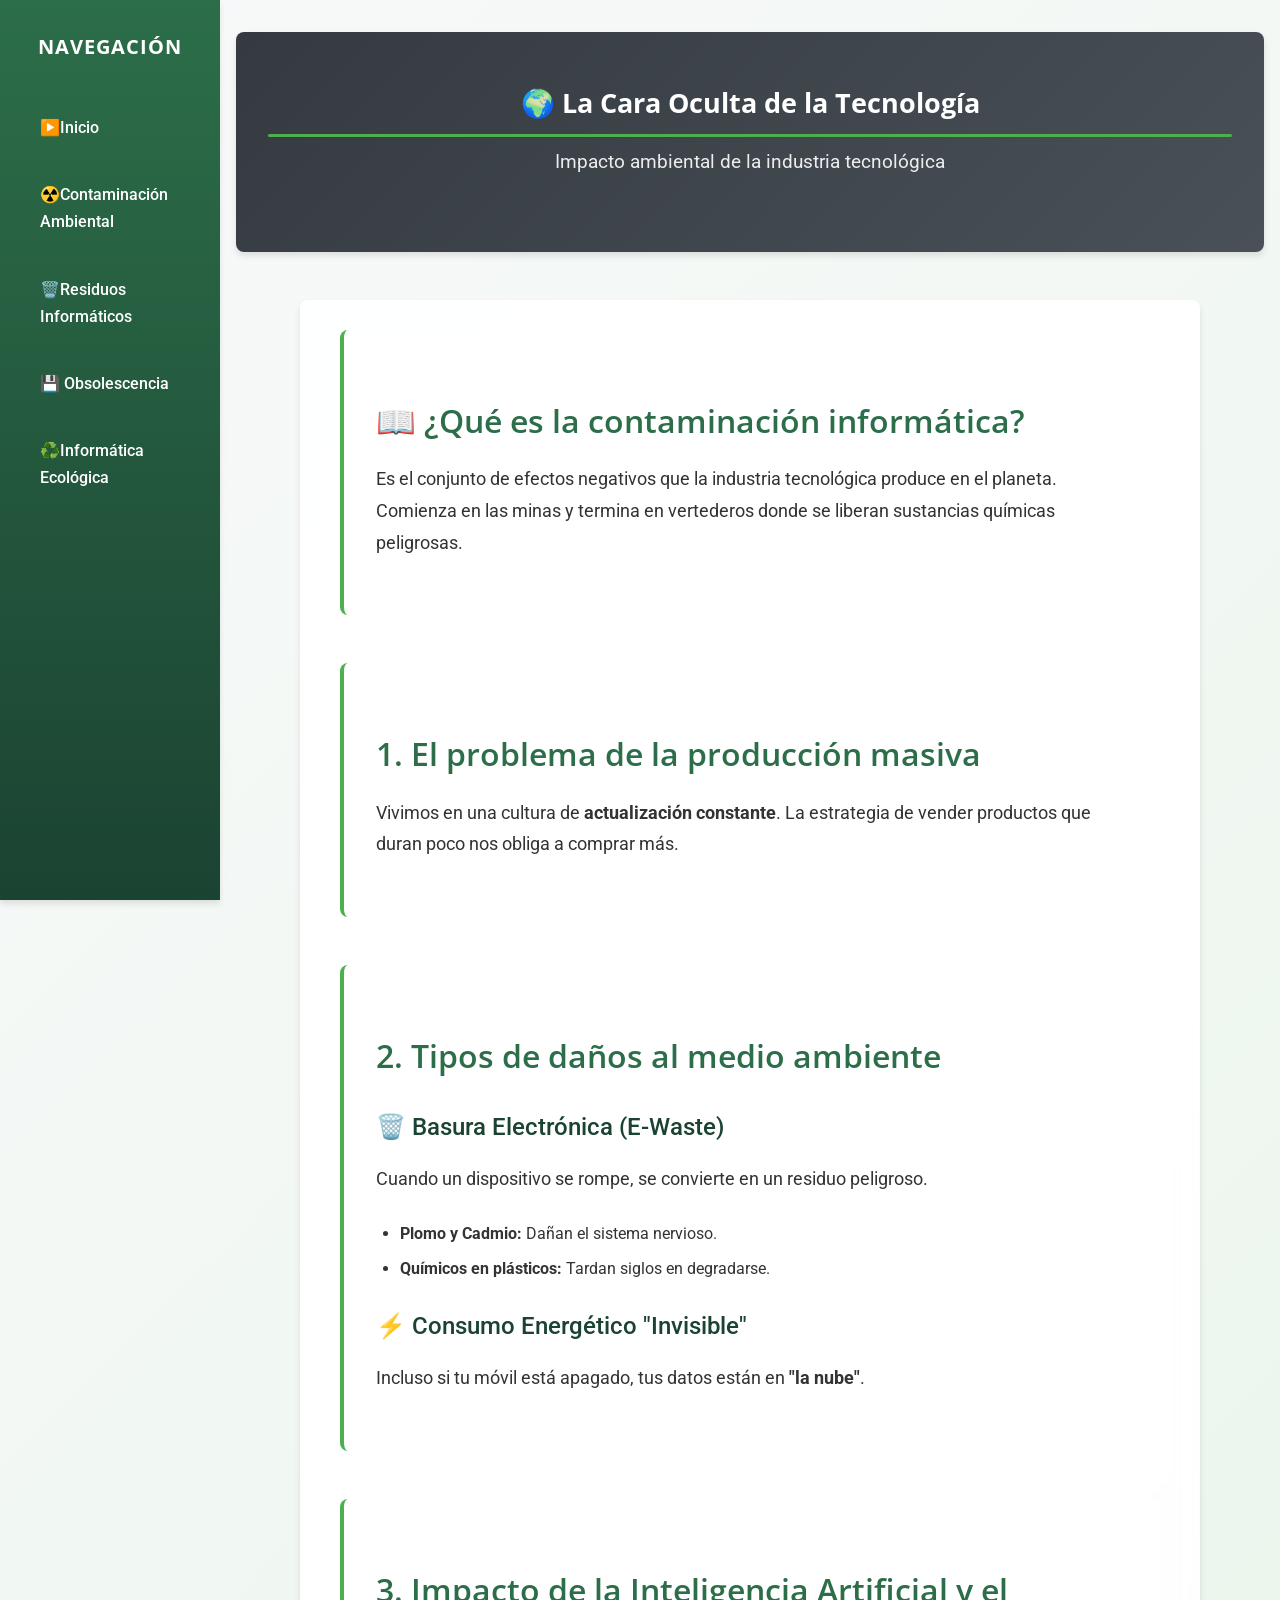
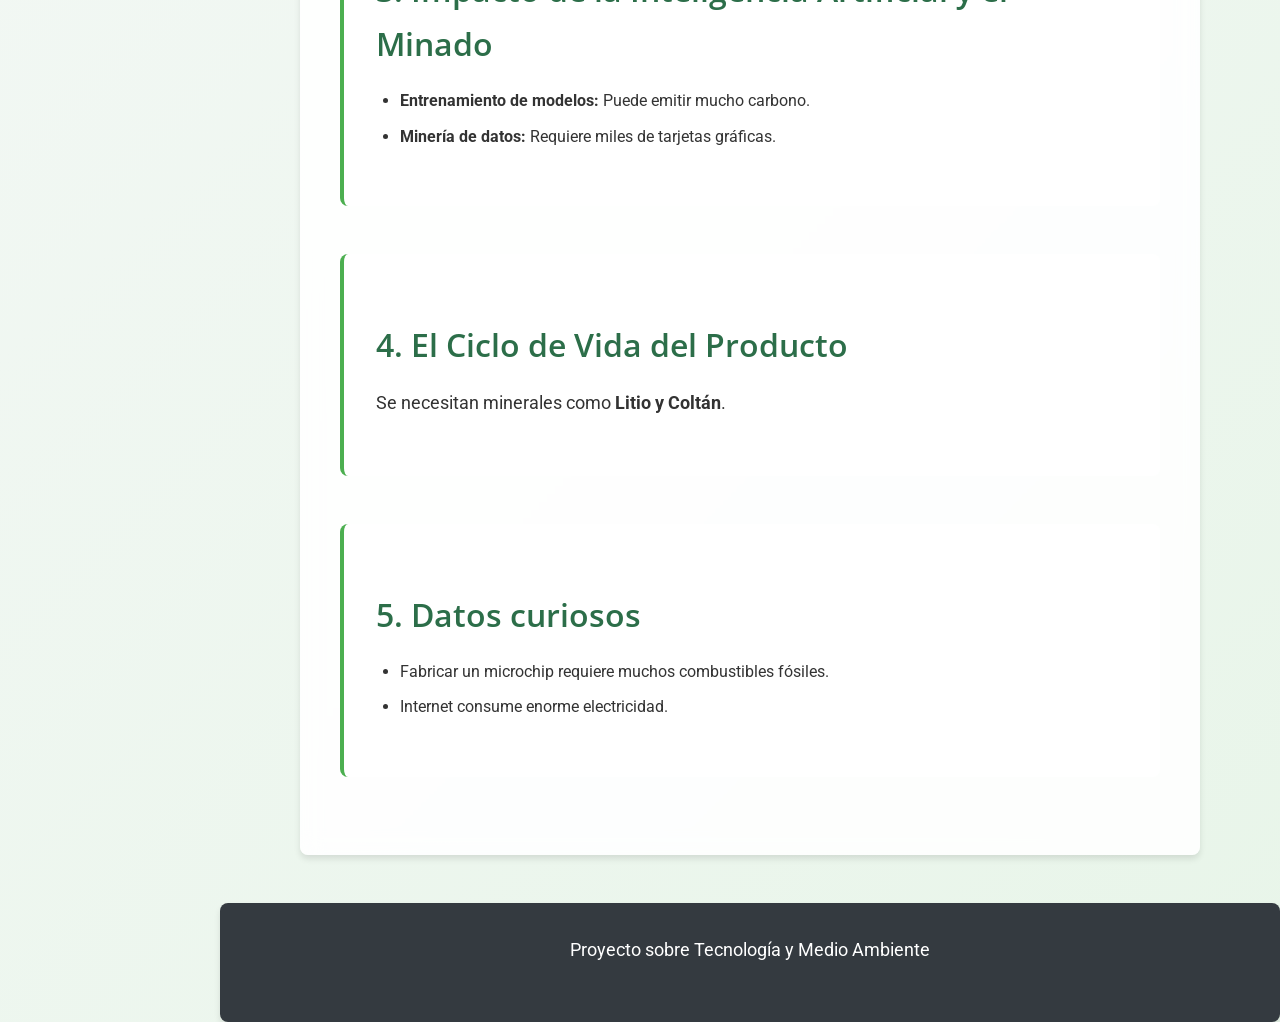
==== contaminacion-ambiental.html @ 6a45fb0f "Update and rename Contaminacion Ambiental.md to contaminacion-ambiental.html" ====
<!DOCTYPE html>
<html lang="es">

<head>
    <meta charset="UTF-8">
    <title>☢️ Contaminación Ambiental</title>
    <link rel="stylesheet" href="styles.css">
</head>

<body>

    <nav>
        <div class="nav-header">Navegación</div>
        <ul>
            <li><a href="index.html">▶️Inicio</a></li>
            <li><a href="contaminacion-ambiental.html">☢️Contaminación Ambiental</a></li>
            <li><a href="residuos-informaticos.html">🗑️Residuos Informáticos</a></li>
            <li><a href="obsolescencia-programada.html">💾 Obsolescencia</a></li>
            <li><a href="informatica-ecologica.html">♻️Informática Ecológica</a></li>
        </ul>
    </nav>

    <header>
        <h1>🌍 La Cara Oculta de la Tecnología</h1>
        <p>Impacto ambiental de la industria tecnológica</p>
    </header>

    <main>

        <section>
            <h2>📖 ¿Qué es la contaminación informática?</h2>
            <p>
                Es el conjunto de efectos negativos que la industria tecnológica produce en el planeta.
                Comienza en las minas y termina en vertederos donde se liberan sustancias químicas peligrosas.
            </p>
        </section>

        <section>
            <h2>1. El problema de la producción masiva</h2>
            <p>
                Vivimos en una cultura de <strong>actualización constante</strong>.
                La estrategia de vender productos que duran poco nos obliga a comprar más.
            </p>
        </section>

        <section>
            <h2>2. Tipos de daños al medio ambiente</h2>

            <h3>🗑️ Basura Electrónica (E-Waste)</h3>

            <p>
                Cuando un dispositivo se rompe, se convierte en un residuo peligroso.
            </p>

            <ul>
                <li><strong>Plomo y Cadmio:</strong> Dañan el sistema nervioso.</li>
                <li><strong>Químicos en plásticos:</strong> Tardan siglos en degradarse.</li>
            </ul>

            <h3>⚡ Consumo Energético "Invisible"</h3>

            <p>
                Incluso si tu móvil está apagado, tus datos están en <strong>"la nube"</strong>.
            </p>
        </section>

        <section>
            <h2>3. Impacto de la Inteligencia Artificial y el Minado</h2>

            <ul>
                <li><strong>Entrenamiento de modelos:</strong> Puede emitir mucho carbono.</li>
                <li><strong>Minería de datos:</strong> Requiere miles de tarjetas gráficas.</li>
            </ul>
        </section>

        <section>
            <h2>4. El Ciclo de Vida del Producto</h2>

            <p>
                Se necesitan minerales como <strong>Litio y Coltán</strong>.
            </p>
        </section>

        <section>
            <h2>5. Datos curiosos</h2>

            <ul>
                <li>Fabricar un microchip requiere muchos combustibles fósiles.</li>
                <li>Internet consume enorme electricidad.</li>
            </ul>
        </section>

    </main>

    <footer>
        <p>Proyecto sobre Tecnología y Medio Ambiente</p>
    </footer>

</body>

</html>
---- styles.css ----
@import url('https://fonts.googleapis.com/css2?family=Roboto:wght@300;400;500;700&family=Open+Sans:wght@300;400;600&display=swap');

:root {
    --primary-color: #2c6e49;
    --secondary-color: #1b4332;
    --accent-color: #4caf50;
    --light-bg: #f8f9fa;
    --dark-bg: #343a40;
    --text-color: #333;
    --light-text: #fff;
    --border-color: #e9ecef;
    --shadow: 0 4px 6px rgba(0, 0, 0, 0.1);
    --transition: all 0.3s ease;
    --border-radius: 8px;
    --nav-width: 220px;
    --font-primary: 'Roboto', sans-serif;
    --font-secondary: 'Open Sans', sans-serif;
}

* {
    margin: 0;
    padding: 0;
    box-sizing: border-box;
}

body {
    font-family: var(--font-primary);
    line-height: 1.7;
    color: var(--text-color);
    background: linear-gradient(135deg, var(--light-bg) 0%, #e8f5e9 100%);
    min-height: 100vh;
    margin-left: var(--nav-width);
    padding: 0;
    overflow-x: hidden;
}

nav {
    position: fixed;
    left: 0;
    top: 0;
    height: 100vh;
    width: var(--nav-width);
    background: linear-gradient(180deg, var(--primary-color) 0%, var(--secondary-color) 100%);
    padding: 30px 0;
    z-index: 1000;
    box-shadow: var(--shadow);
    display: flex;
    flex-direction: column;
    overflow-y: auto;
}

.nav-header {
    color: var(--light-text);
    text-align: center;
    font-size: 20px;
    margin-bottom: 30px;
    font-weight: 700;
    font-family: var(--font-secondary);
    text-transform: uppercase;
    letter-spacing: 1px;
}

nav ul {
    list-style: none;
    display: flex;
    flex-direction: column;
    width: 100%;
    padding: 0 20px;
    margin: 0;
}

nav li {
    margin: 8px 0;
}

nav a {
    display: block;
    color: var(--light-text);
    text-decoration: none;
    font-size: 16px;
    padding: 12px 20px;
    border-radius: var(--border-radius);
    transition: var(--transition);
    position: relative;
    overflow: hidden;
    font-weight: 500;
    text-align: left;
}

nav a::before {
    content: '';
    position: absolute;
    top: 0;
    left: -100%;
    width: 100%;
    height: 100%;
    background: linear-gradient(90deg, transparent, rgba(255,255,255,0.2), transparent);
    transition: left 0.5s;
}

nav a:hover::before {
    left: 100%;
}

nav a:hover {
    background: rgba(255, 255, 255, 0.1);
    transform: translateX(5px);
    box-shadow: 0 4px 8px rgba(0, 0, 0, 0.2);
}

main {
    max-width: 900px;
    margin: 0 auto;
    padding: 30px 40px;
    background: rgba(255, 255, 255, 0.9);
    border-radius: var(--border-radius);
    box-shadow: var(--shadow);
    margin-top: 20px;
    margin-bottom: 20px;
    backdrop-filter: blur(10px);
}

h1 {
    font-size: 1.7rem;
    font-weight: 700;
    color: var(--primary-color);
    margin-bottom: 1rem;
    font-family: var(--font-secondary);
    position: relative;
}

h1::after {
    content: '';
    display: block;
    width: 100%;
    height: 3px;
    background: var(--accent-color);
    margin: 8px 0;
    border-radius: 2px;
}

h2 {
    font-size: 2rem;
    font-weight: 600;
    color: var(--primary-color);
    margin: 2rem 0 1rem 0;
    font-family: var(--font-secondary);
}

h3 {
    font-size: 1.5rem;
    font-weight: 500;
    color: var(--secondary-color);
    margin: 1.5rem 0 1rem 0;
}

p {
    margin-bottom: 1.5rem;
    font-size: 1.1rem;
    line-height: 1.8;
}

a {
    color: var(--primary-color);
    text-decoration: none;
    transition: var(--transition);
    font-weight: 500;
}

a:hover {
    color: var(--accent-color);
    text-decoration: underline;
}

header {
    background: linear-gradient(135deg, var(--dark-bg) 0%, #495057 100%);
    color: var(--light-text);
    text-align: center;
    padding: 3rem 2rem;
    margin: 2rem 1rem 3rem 1rem;
    border-radius: var(--border-radius);
    box-shadow: var(--shadow);
}

header h1 {
    margin-bottom: 0.5rem;
    color: var(--light-text);
}

header h1::after {
    background: var(--accent-color);
}

header p {
    font-size: 1.2rem;
    opacity: 0.9;
}

footer {
    background: var(--dark-bg);
    color: var(--light-text);
    text-align: center;
    padding: 2rem 1rem;
    margin-top: 3rem;
    border-radius: var(--border-radius);
    box-shadow: var(--shadow);
}

section {
    margin-bottom: 3rem;
    padding: 2rem;
    background: rgba(255, 255, 255, 0.8);
    border-radius: var(--border-radius);
    border-left: 4px solid var(--accent-color);
    transition: var(--transition);
}

section:hover {
    box-shadow: 0 8px 16px rgba(0, 0, 0, 0.1);
    transform: translateY(-2px);
}

.resumen {
    background: linear-gradient(135deg, #e8f5e9 0%, #f1f8e9 100%);
    border-left: 5px solid var(--accent-color);
    padding: 1.5rem;
    border-radius: var(--border-radius);
    margin: 1.5rem 0;
    box-shadow: var(--shadow);
}

.indice {
    background: var(--light-bg);
    padding: 1.5rem;
    border-radius: var(--border-radius);
    border: 1px solid var(--border-color);
    margin: 1rem 0;
}

.tipo {
    font-weight: 700;
    color: var(--primary-color);
    background: rgba(76, 175, 80, 0.1);
    padding: 0.2rem 0.5rem;
    border-radius: 4px;
}

ul, ol {
    margin-left: 1.5rem;
    margin-bottom: 1.5rem;
}

li {
    margin-bottom: 0.5rem;
}

img {
    max-width: 100%;
    height: auto;
    border-radius: var(--border-radius);
    box-shadow: var(--shadow);
    transition: var(--transition);
    margin: 1rem 0;
}

img:hover {
    transform: scale(1.02);
}

.index-body {
    text-align: center;
    padding: 60px 20px;
}

.index-body h1 {
    margin-bottom: 2rem;
    font-size: 3rem;
}

.index-body main {
    max-width: 800px;
    padding: 60px 40px;
}

@media (max-width: 768px) {
    body {
        margin-left: 0;
    }

    nav {
        width: 100%;
        height: auto;
        position: relative;
        padding: 20px 0;
        flex-direction: row;
        justify-content: center;
    }

    .nav-header {
        margin-bottom: 10px;
        font-size: 16px;
    }

    nav ul {
        display: flex;
        flex-wrap: wrap;
        justify-content: center;
        padding: 0;
    }

    nav li {
        margin: 5px;
    }

    nav a {
        width: auto;
        min-width: 120px;
        font-size: 14px;
        padding: 8px 12px;
    }

    main {
        padding: 20px 15px;
        margin: 10px;
    }

    h1 {
        font-size: 2rem;
    }

    h2 {
        font-size: 1.5rem;
    }

    .index-body h1 {
        font-size: 2.5rem;
    }
}

@media (max-width: 480px) {
    nav a {
        font-size: 12px;
        padding: 6px 10px;
        min-width: 100px;
    }

    main {
        padding: 15px 10px;
    }

    h1 {
        font-size: 1.8rem;
    }

    h2 {
        font-size: 1.3rem;
    }

    h3 {
        font-size: 1.2rem;
    }
}

@keyframes fadeIn {
    from { opacity: 0; transform: translateY(20px); }
    to { opacity: 1; transform: translateY(0); }
}

section, header, footer {
    animation: fadeIn 0.6s ease-out;
}

@media (prefers-reduced-motion: reduce) {
    *, *::before, *::after {
        animation-duration: 0.01ms !important;
        animation-iteration-count: 1 !important;
        transition-duration: 0.01ms !important;
    }
}

@media print {
    nav {
        display: none;
    }

    body {
        margin-left: 0;
    }

    main {
        box-shadow: none;
        background: white;
    }
}

::-webkit-scrollbar {
    width: 12px;
}

::-webkit-scrollbar-track {
    background: rgba(255, 255, 255, 0.1);
    border-radius: 10px;
}

::-webkit-scrollbar-thumb {
    background: linear-gradient(180deg, var(--primary-color), var(--secondary-color));
    border-radius: 10px;
    border: 2px solid rgba(255, 255, 255, 0.2);
}

::-webkit-scrollbar-thumb:hover {
    background: linear-gradient(180deg, var(--secondary-color), var(--primary-color));
}

::-webkit-scrollbar-corner {
    background: transparent;
}
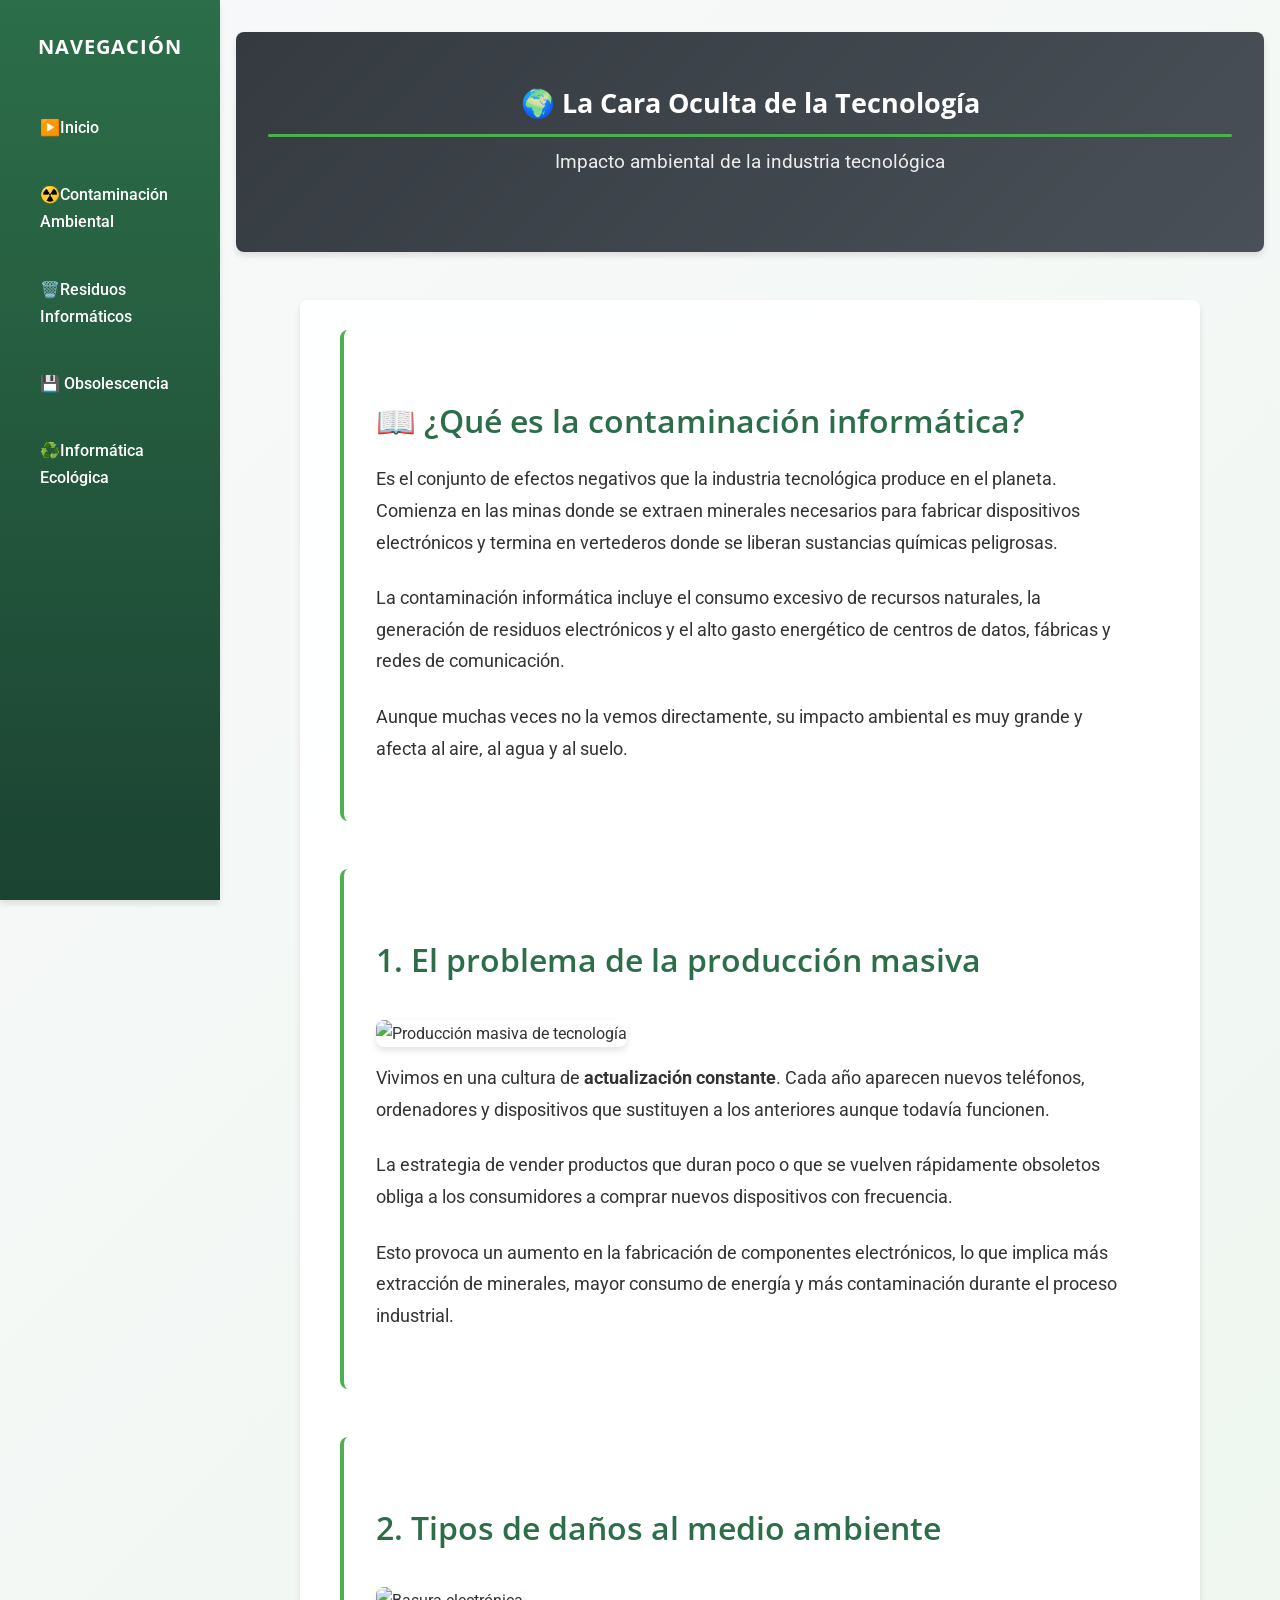
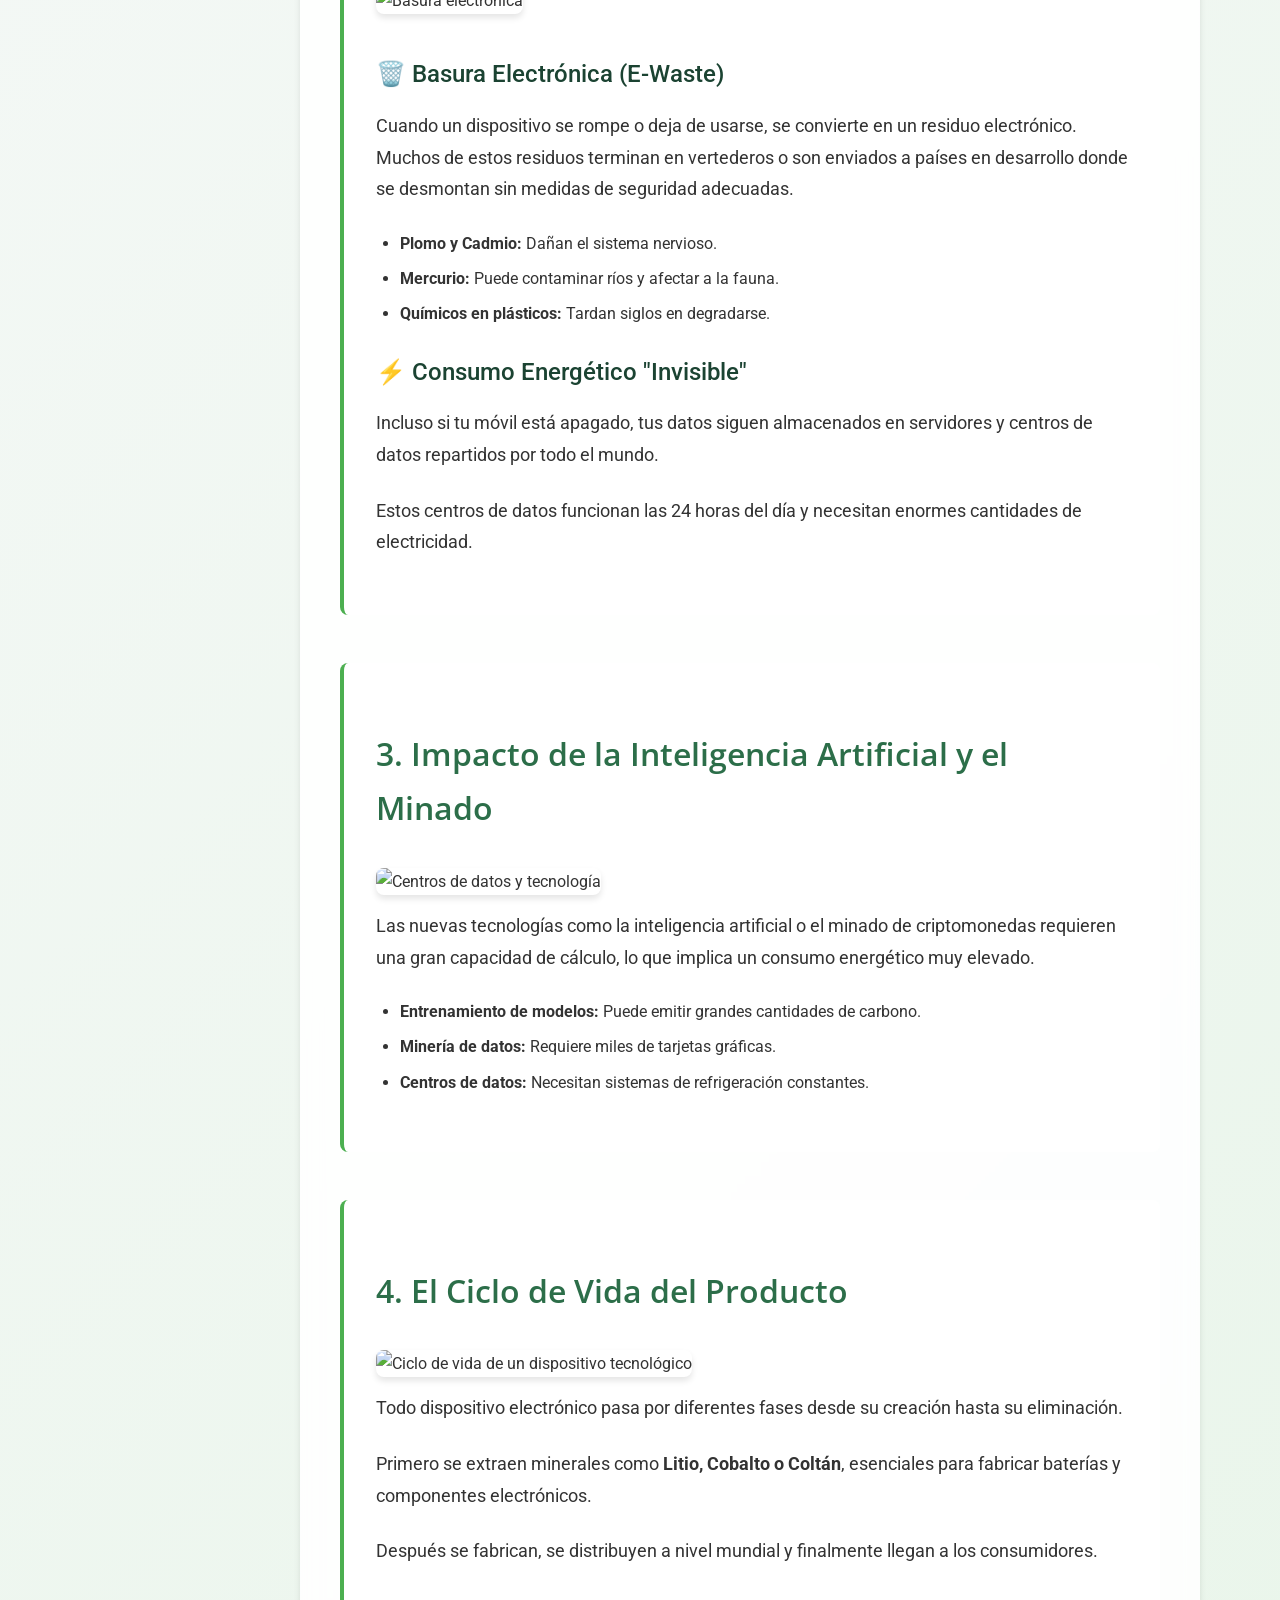
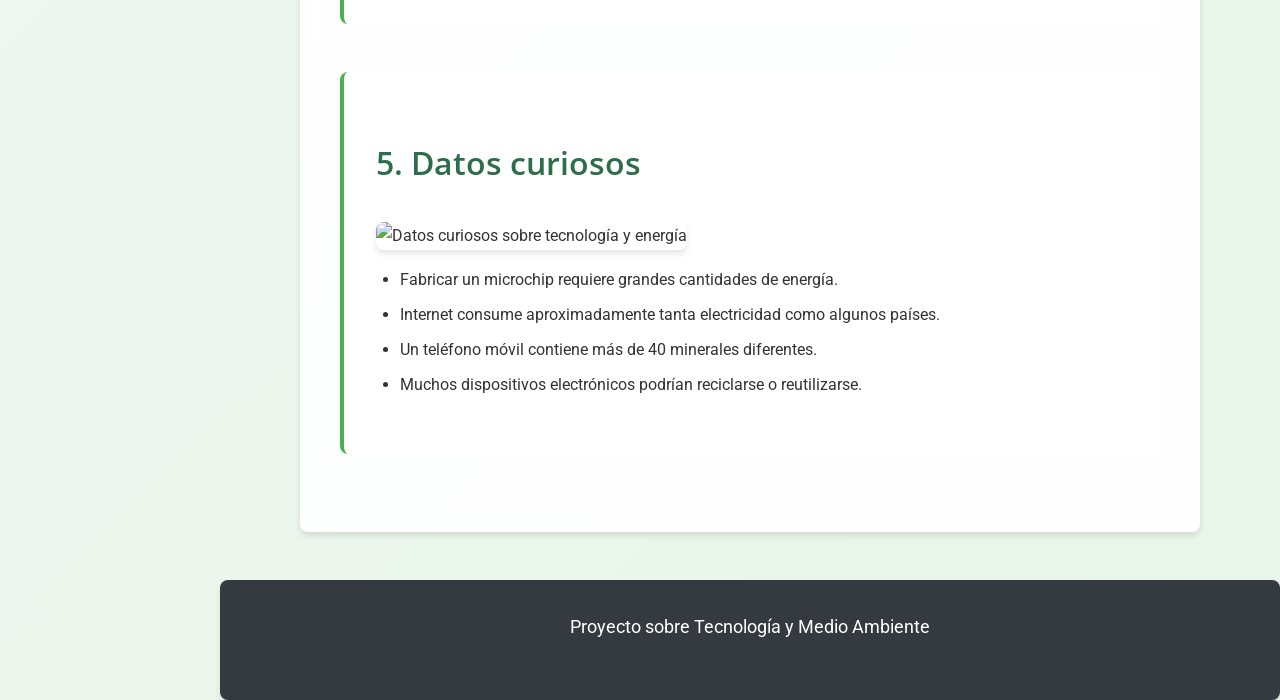
==== commit 8406026d: "Update contaminacion-ambiental.html" ====
--- a/contaminacion-ambiental.html
+++ b/contaminacion-ambiental.html
@@ -29,64 +29,131 @@
 
         <section>
             <h2>📖 ¿Qué es la contaminación informática?</h2>
+
             <p>
                 Es el conjunto de efectos negativos que la industria tecnológica produce en el planeta.
-                Comienza en las minas y termina en vertederos donde se liberan sustancias químicas peligrosas.
+                Comienza en las minas donde se extraen minerales necesarios para fabricar dispositivos
+                electrónicos y termina en vertederos donde se liberan sustancias químicas peligrosas.
+            </p>
+
+            <p>
+                La contaminación informática incluye el consumo excesivo de recursos naturales,
+                la generación de residuos electrónicos y el alto gasto energético de
+                centros de datos, fábricas y redes de comunicación.
+            </p>
+
+            <p>
+                Aunque muchas veces no la vemos directamente, su impacto ambiental es
+                muy grande y afecta al aire, al agua y al suelo.
             </p>
         </section>
 
         <section>
             <h2>1. El problema de la producción masiva</h2>
+
+            <img src="imagen1.jpg" alt="Producción masiva de tecnología" class="imagen-seccion">
+
             <p>
                 Vivimos en una cultura de <strong>actualización constante</strong>.
-                La estrategia de vender productos que duran poco nos obliga a comprar más.
+                Cada año aparecen nuevos teléfonos, ordenadores y dispositivos que
+                sustituyen a los anteriores aunque todavía funcionen.
+            </p>
+
+            <p>
+                La estrategia de vender productos que duran poco o que se vuelven
+                rápidamente obsoletos obliga a los consumidores a comprar nuevos
+                dispositivos con frecuencia.
+            </p>
+
+            <p>
+                Esto provoca un aumento en la fabricación de componentes electrónicos,
+                lo que implica más extracción de minerales, mayor consumo de energía
+                y más contaminación durante el proceso industrial.
             </p>
         </section>
 
         <section>
             <h2>2. Tipos de daños al medio ambiente</h2>
 
+            <img src="imagen2.jpg" alt="Basura electrónica" class="imagen-seccion">
+
             <h3>🗑️ Basura Electrónica (E-Waste)</h3>
 
             <p>
-                Cuando un dispositivo se rompe, se convierte en un residuo peligroso.
+                Cuando un dispositivo se rompe o deja de usarse, se convierte en un
+                residuo electrónico. Muchos de estos residuos terminan en vertederos
+                o son enviados a países en desarrollo donde se desmontan sin medidas
+                de seguridad adecuadas.
             </p>
 
             <ul>
                 <li><strong>Plomo y Cadmio:</strong> Dañan el sistema nervioso.</li>
+                <li><strong>Mercurio:</strong> Puede contaminar ríos y afectar a la fauna.</li>
                 <li><strong>Químicos en plásticos:</strong> Tardan siglos en degradarse.</li>
             </ul>
 
             <h3>⚡ Consumo Energético "Invisible"</h3>
 
             <p>
-                Incluso si tu móvil está apagado, tus datos están en <strong>"la nube"</strong>.
+                Incluso si tu móvil está apagado, tus datos siguen almacenados
+                en servidores y centros de datos repartidos por todo el mundo.
+            </p>
+
+            <p>
+                Estos centros de datos funcionan las 24 horas del día y
+                necesitan enormes cantidades de electricidad.
             </p>
         </section>
 
         <section>
             <h2>3. Impacto de la Inteligencia Artificial y el Minado</h2>
 
+            <img src="imagen3.jpg" alt="Centros de datos y tecnología" class="imagen-seccion">
+
+            <p>
+                Las nuevas tecnologías como la inteligencia artificial o el
+                minado de criptomonedas requieren una gran capacidad de cálculo,
+                lo que implica un consumo energético muy elevado.
+            </p>
+
             <ul>
-                <li><strong>Entrenamiento de modelos:</strong> Puede emitir mucho carbono.</li>
+                <li><strong>Entrenamiento de modelos:</strong> Puede emitir grandes cantidades de carbono.</li>
                 <li><strong>Minería de datos:</strong> Requiere miles de tarjetas gráficas.</li>
+                <li><strong>Centros de datos:</strong> Necesitan sistemas de refrigeración constantes.</li>
             </ul>
         </section>
 
         <section>
             <h2>4. El Ciclo de Vida del Producto</h2>
 
+            <img src="imagen4.jpg" alt="Ciclo de vida de un dispositivo tecnológico" class="imagen-seccion">
+
             <p>
-                Se necesitan minerales como <strong>Litio y Coltán</strong>.
+                Todo dispositivo electrónico pasa por diferentes fases desde
+                su creación hasta su eliminación.
+            </p>
+
+            <p>
+                Primero se extraen minerales como <strong>Litio, Cobalto o Coltán</strong>,
+                esenciales para fabricar baterías y componentes electrónicos.
+            </p>
+
+            <p>
+                Después se fabrican, se distribuyen a nivel mundial y finalmente
+                llegan a los consumidores.
             </p>
         </section>
 
         <section>
             <h2>5. Datos curiosos</h2>
 
+            <img src="imagen5.jpg" alt="Datos curiosos sobre tecnología y energía" class="imagen-seccion">
+
             <ul>
-                <li>Fabricar un microchip requiere muchos combustibles fósiles.</li>
-                <li>Internet consume enorme electricidad.</li>
+                <li>Fabricar un microchip requiere grandes cantidades de energía.</li>
+                <li>Internet consume aproximadamente tanta electricidad como algunos países.</li>
+                <li>Un teléfono móvil contiene más de 40 minerales diferentes.</li>
+                <li>Muchos dispositivos electrónicos podrían reciclarse o reutilizarse.</li>
             </ul>
         </section>
 
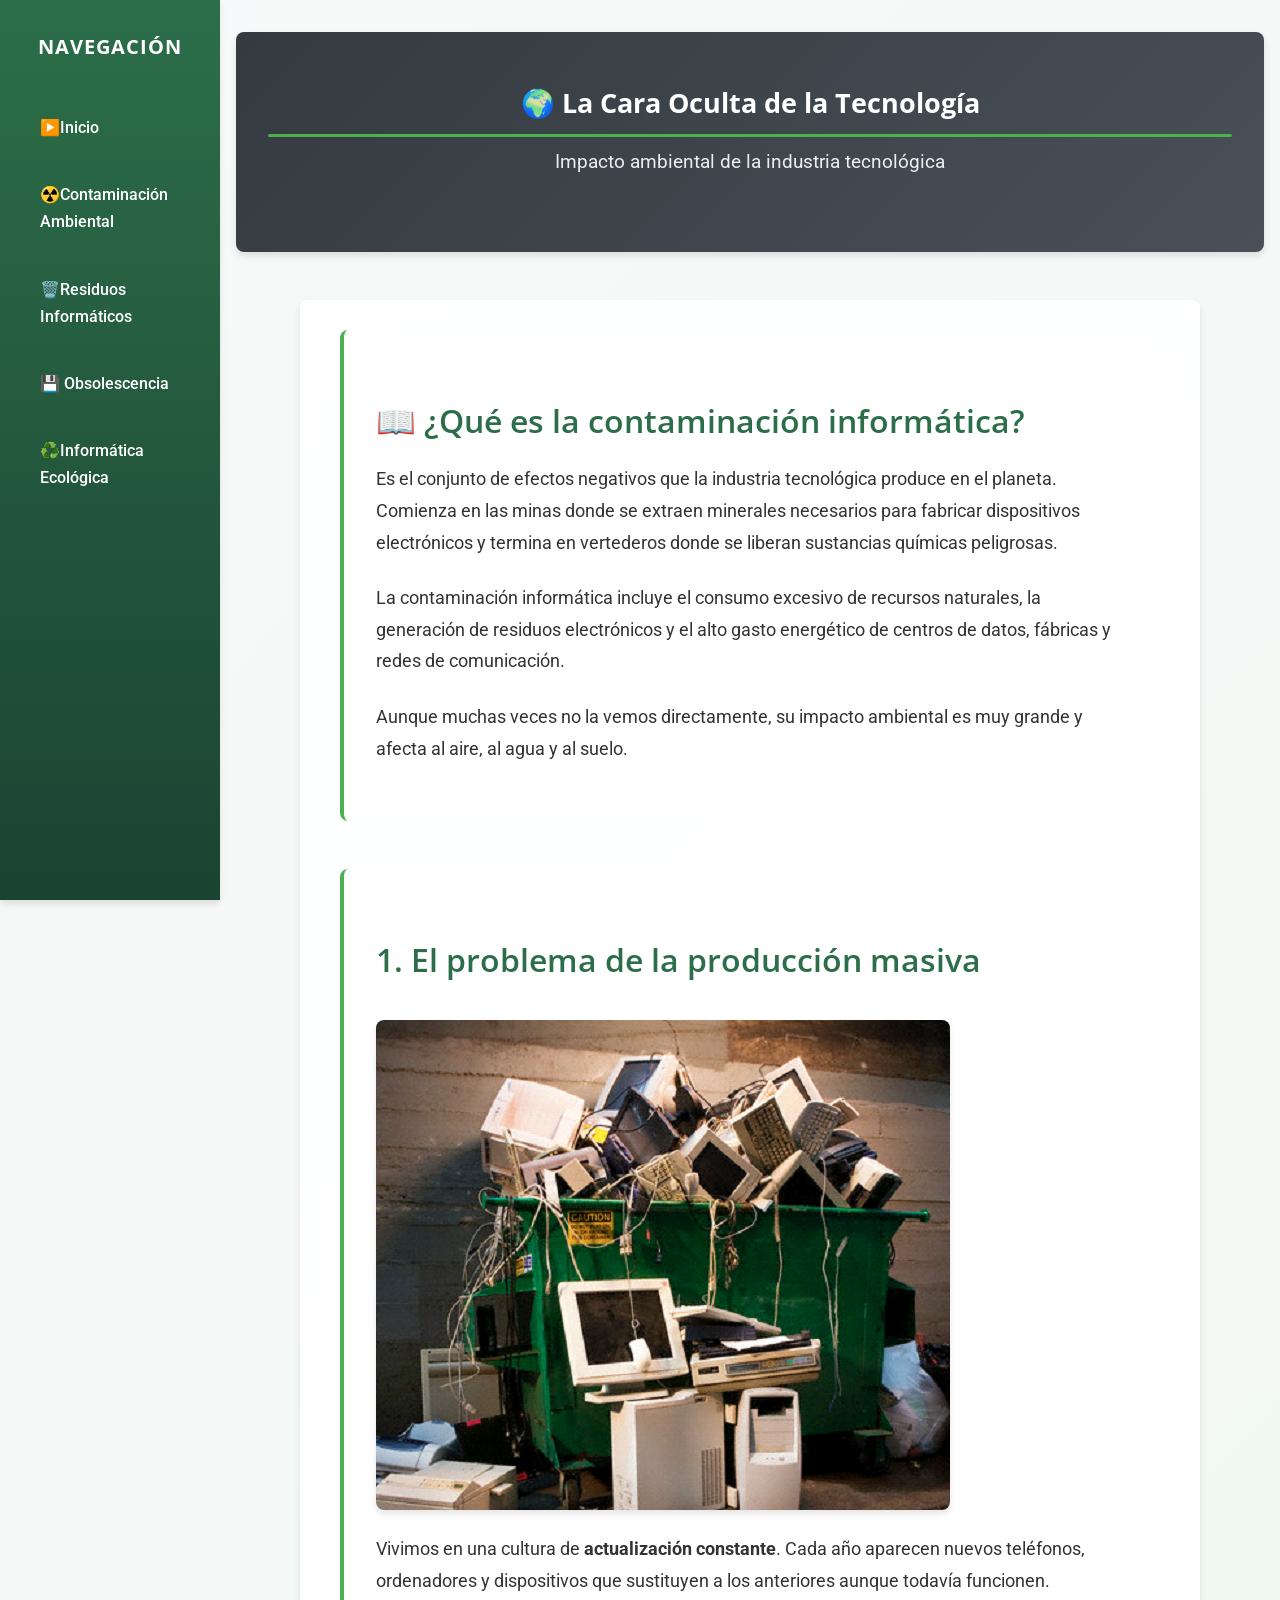
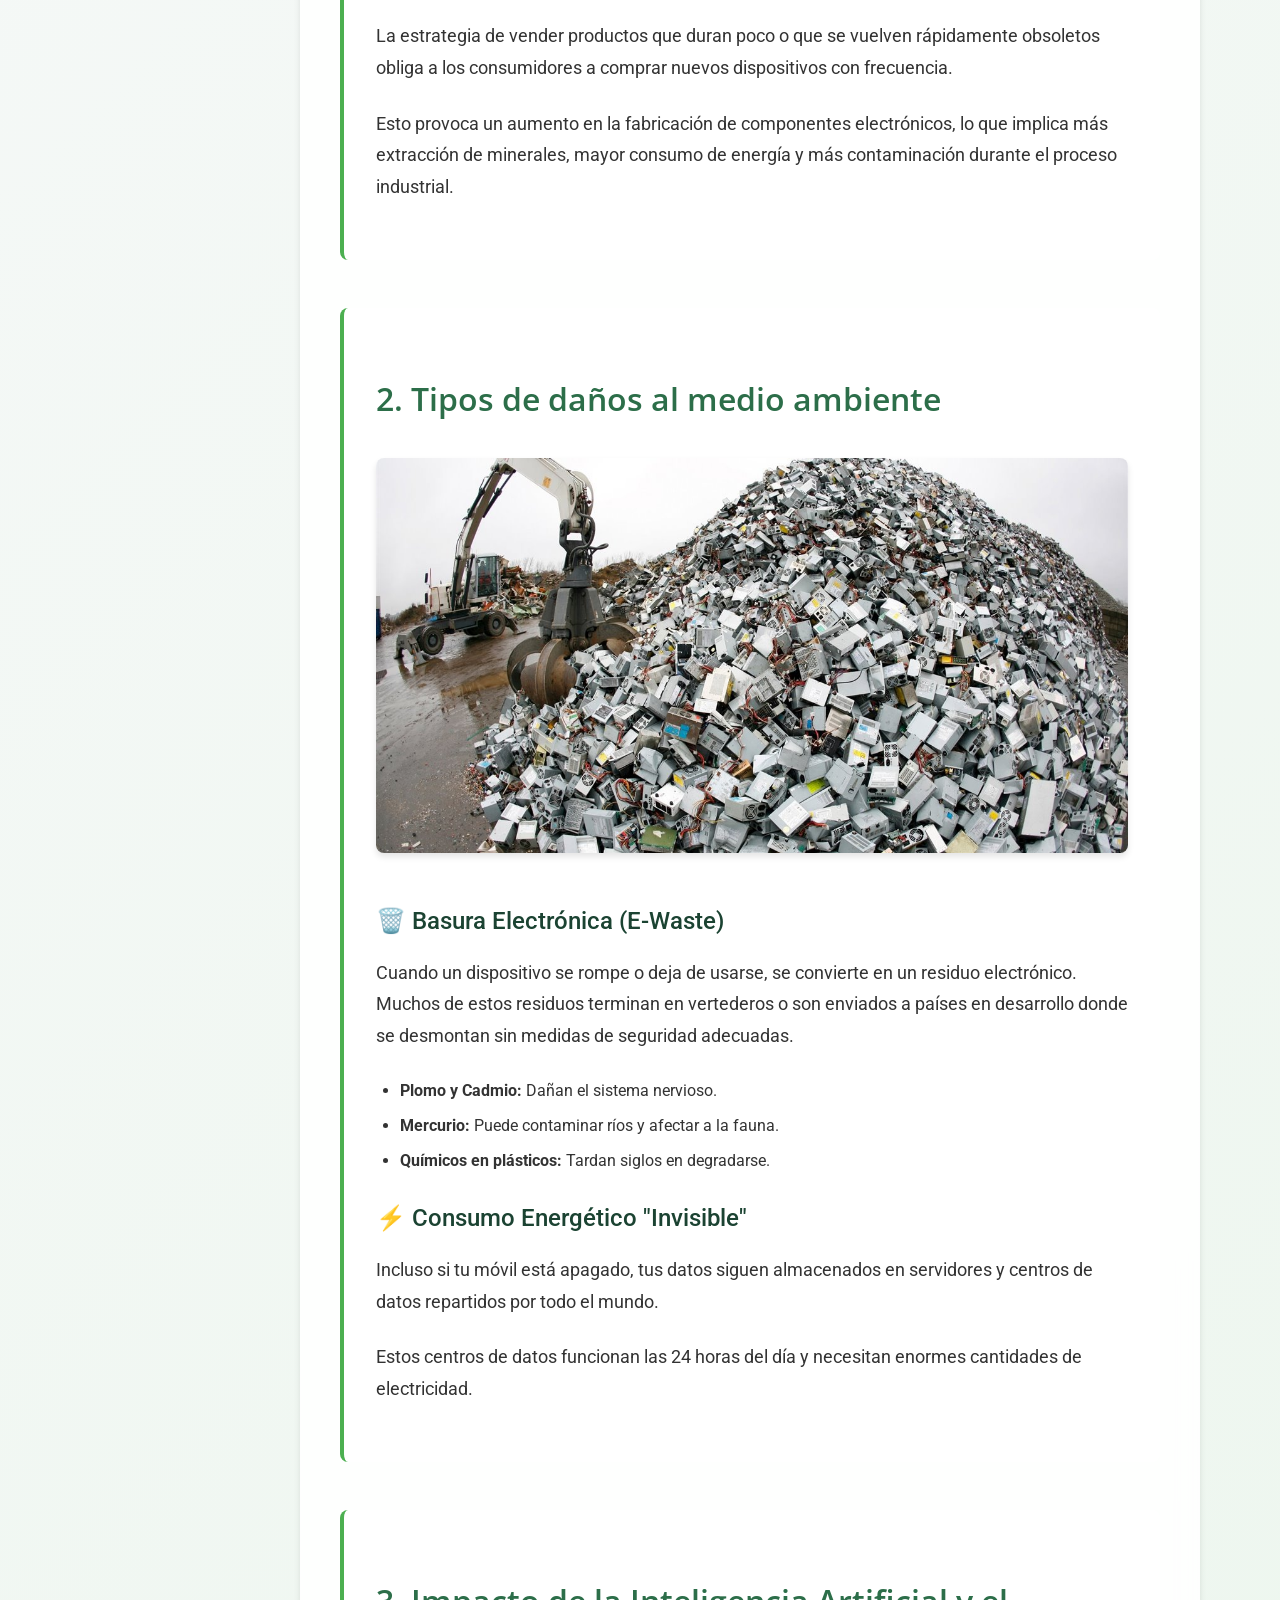
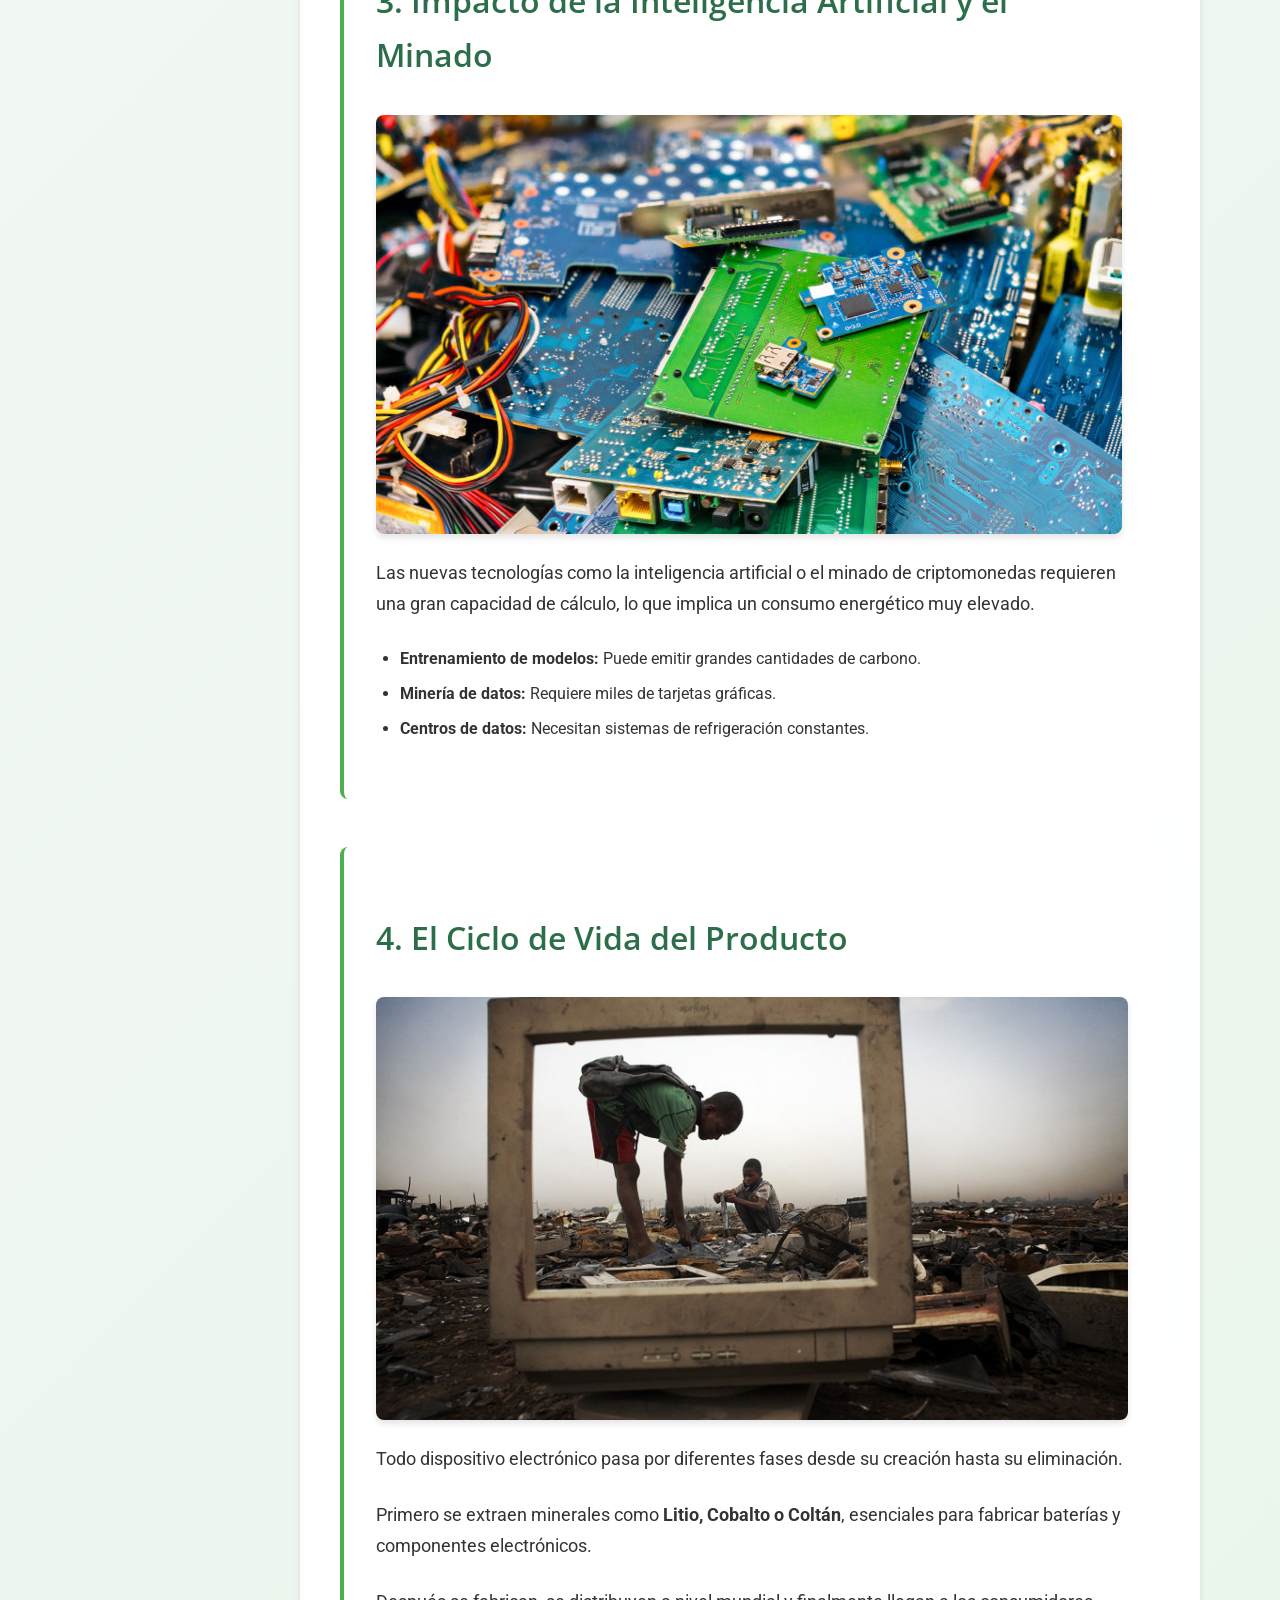
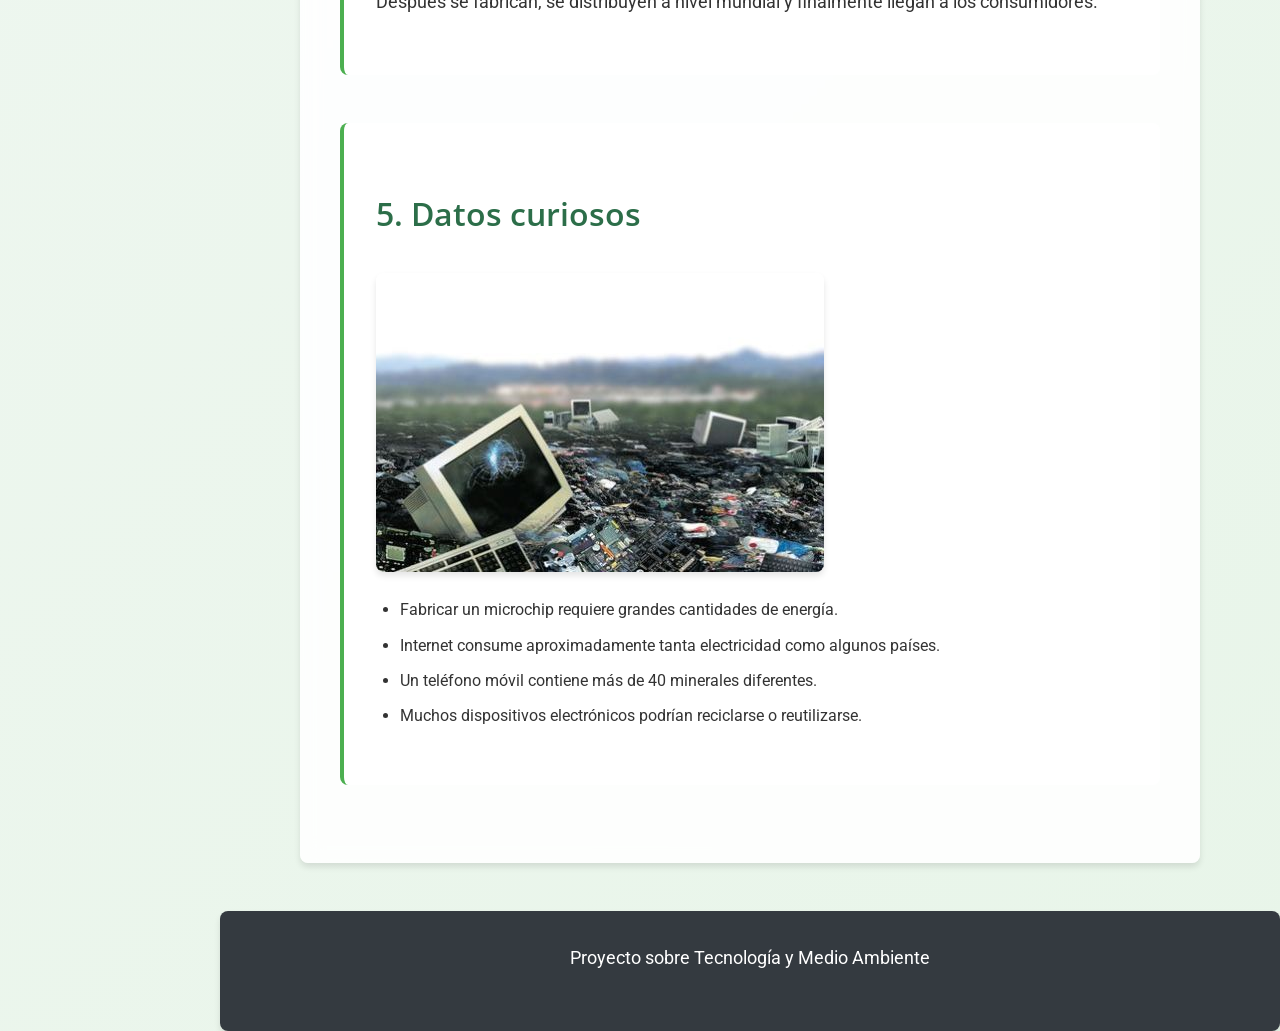
==== commit 47853b79: "Update contaminacion-ambiental.html" ====
--- a/contaminacion-ambiental.html
+++ b/contaminacion-ambiental.html
@@ -51,7 +51,7 @@
         <section>
             <h2>1. El problema de la producción masiva</h2>
 
-            <img src="imagen1.jpg" alt="Producción masiva de tecnología" class="imagen-seccion">
+            <img src="imagenes/imagen1.jpg" alt="Producción masiva de tecnología" class="imagen-seccion">
 
             <p>
                 Vivimos en una cultura de <strong>actualización constante</strong>.
@@ -75,7 +75,7 @@
         <section>
             <h2>2. Tipos de daños al medio ambiente</h2>
 
-            <img src="imagen2.jpg" alt="Basura electrónica" class="imagen-seccion">
+            <img src="imagenes/imagen2.jpg" alt="Basura electrónica" class="imagen-seccion">
 
             <h3>🗑️ Basura Electrónica (E-Waste)</h3>
 
@@ -108,7 +108,7 @@
         <section>
             <h2>3. Impacto de la Inteligencia Artificial y el Minado</h2>
 
-            <img src="imagen3.jpg" alt="Centros de datos y tecnología" class="imagen-seccion">
+            <img src="imagenes/imagen3.jpg" alt="Centros de datos y tecnología" class="imagen-seccion">
 
             <p>
                 Las nuevas tecnologías como la inteligencia artificial o el
@@ -126,7 +126,7 @@
         <section>
             <h2>4. El Ciclo de Vida del Producto</h2>
 
-            <img src="imagen4.jpg" alt="Ciclo de vida de un dispositivo tecnológico" class="imagen-seccion">
+            <img src="imagenes/imagen4.jpg" alt="Ciclo de vida de un dispositivo tecnológico" class="imagen-seccion">
 
             <p>
                 Todo dispositivo electrónico pasa por diferentes fases desde
@@ -147,7 +147,7 @@
         <section>
             <h2>5. Datos curiosos</h2>
 
-            <img src="imagen5.jpg" alt="Datos curiosos sobre tecnología y energía" class="imagen-seccion">
+            <img src="imagenes/imagen5.jpg" alt="Datos curiosos sobre tecnología y energía" class="imagen-seccion">
 
             <ul>
                 <li>Fabricar un microchip requiere grandes cantidades de energía.</li>
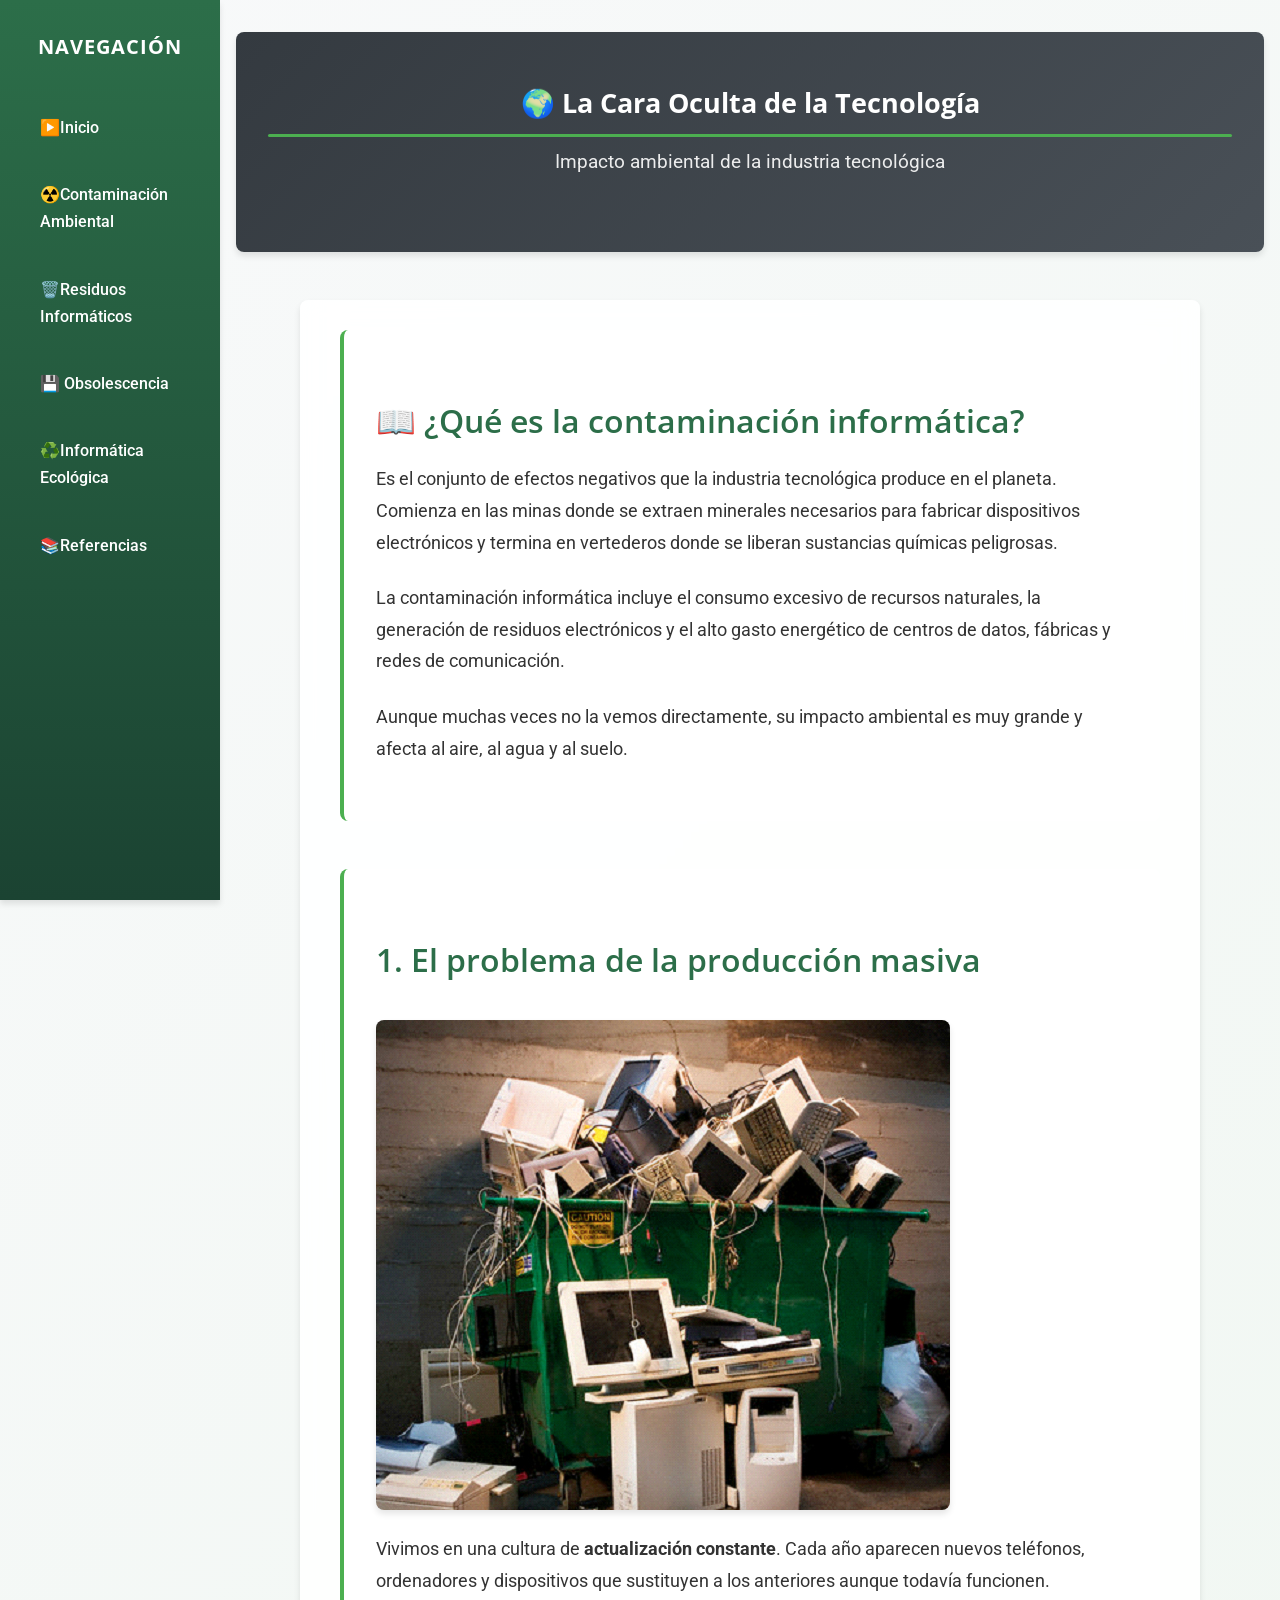
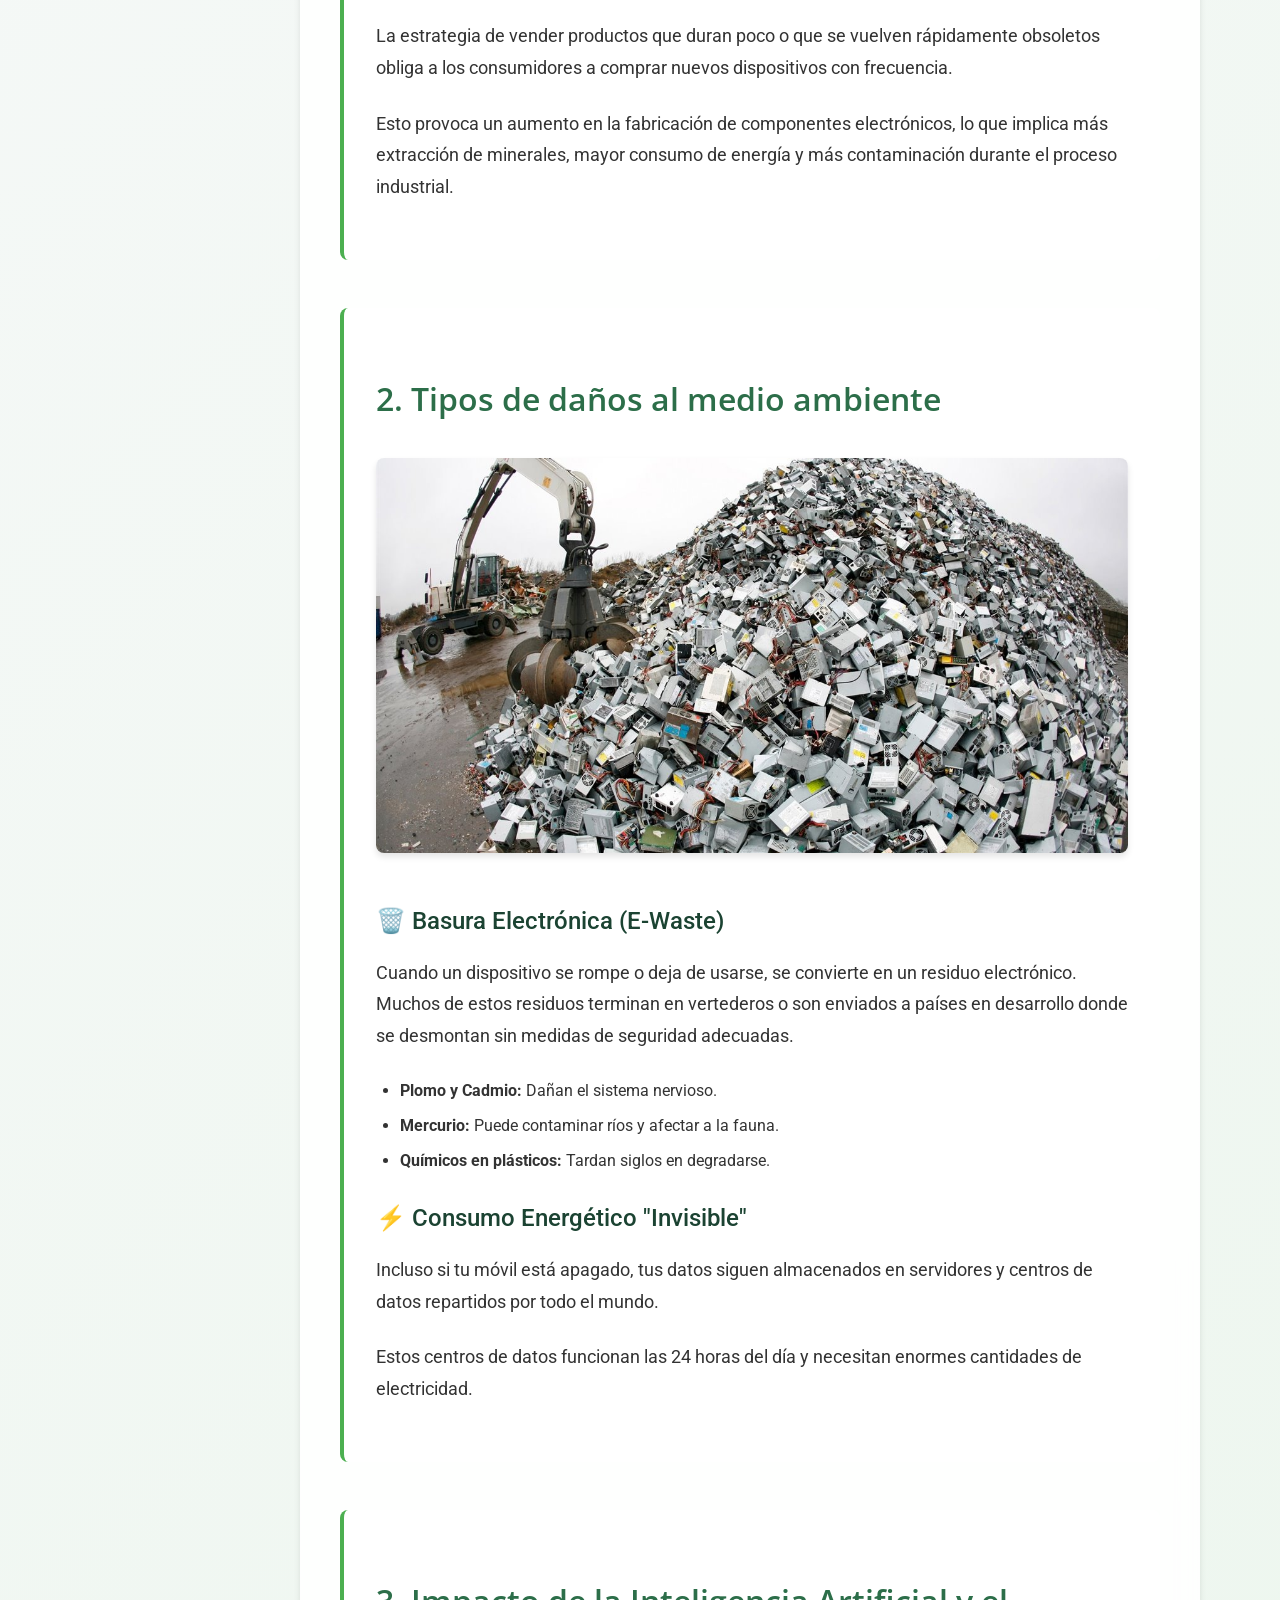
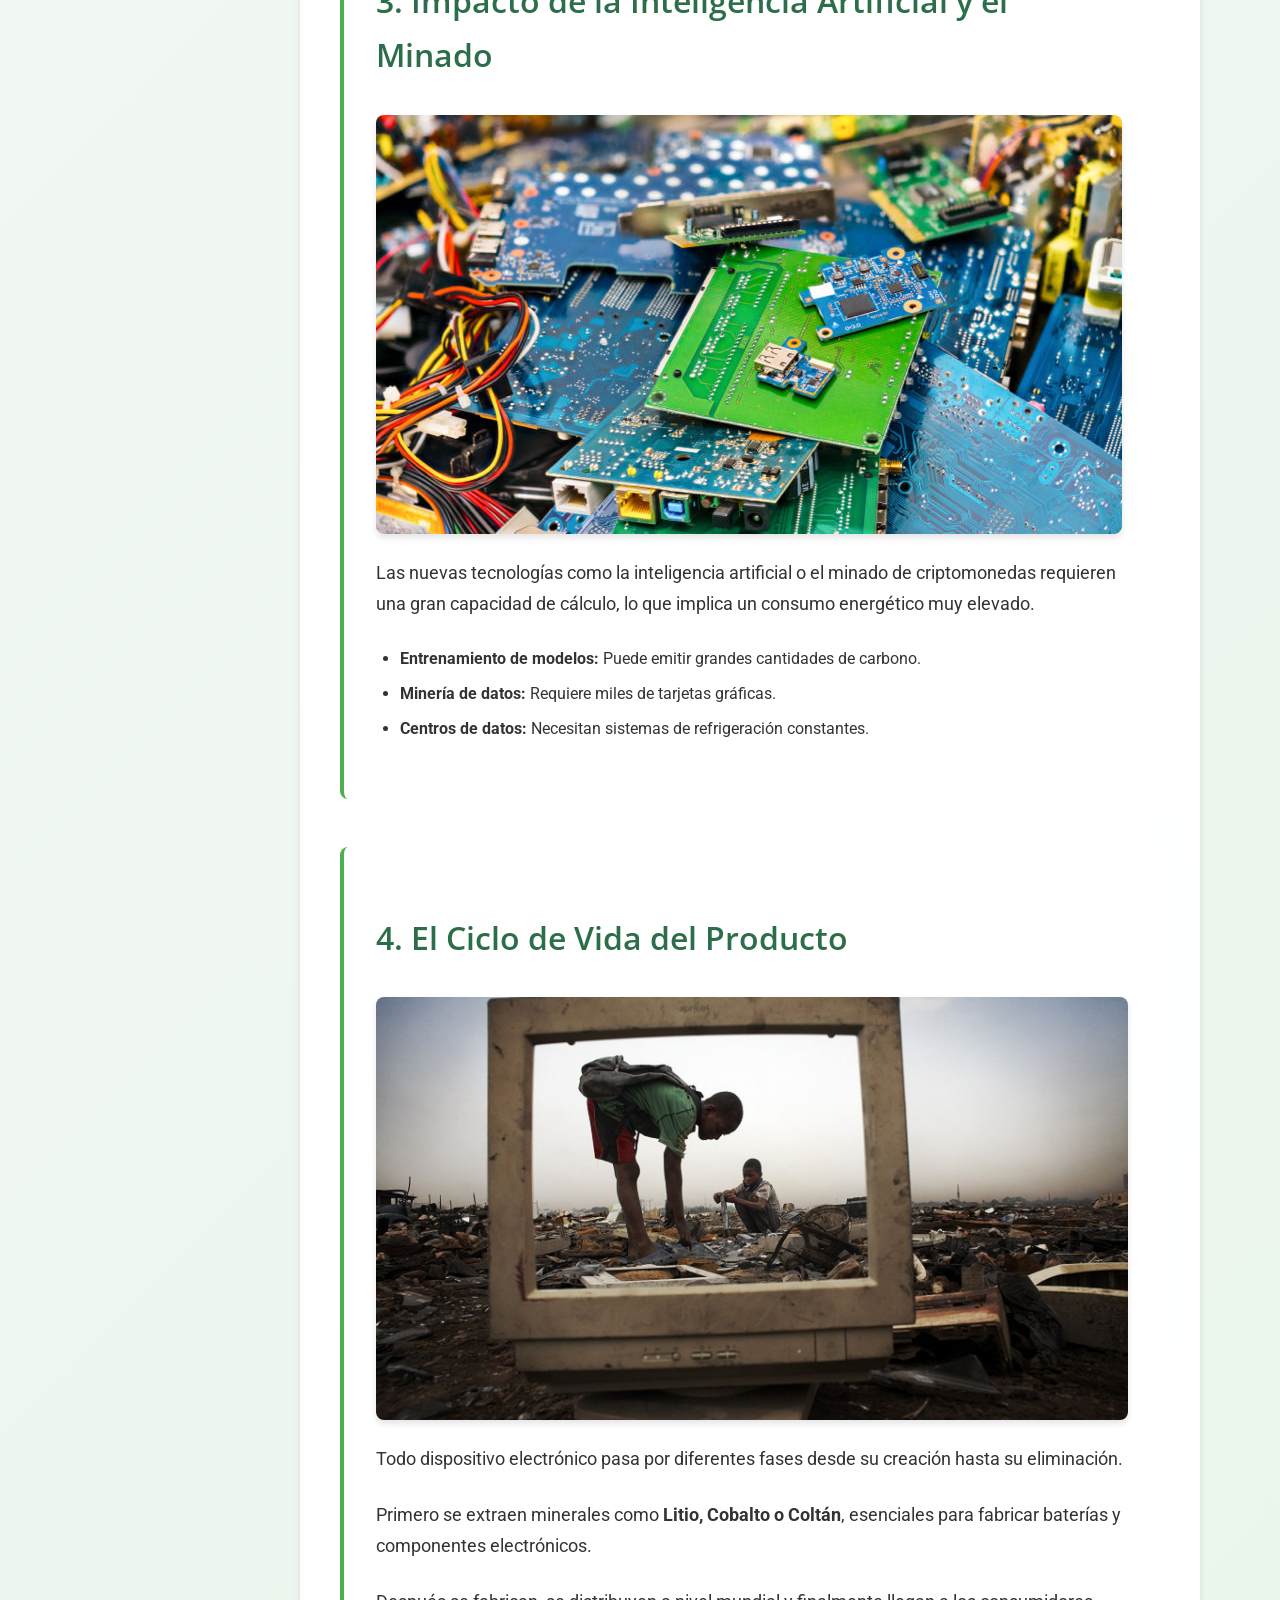
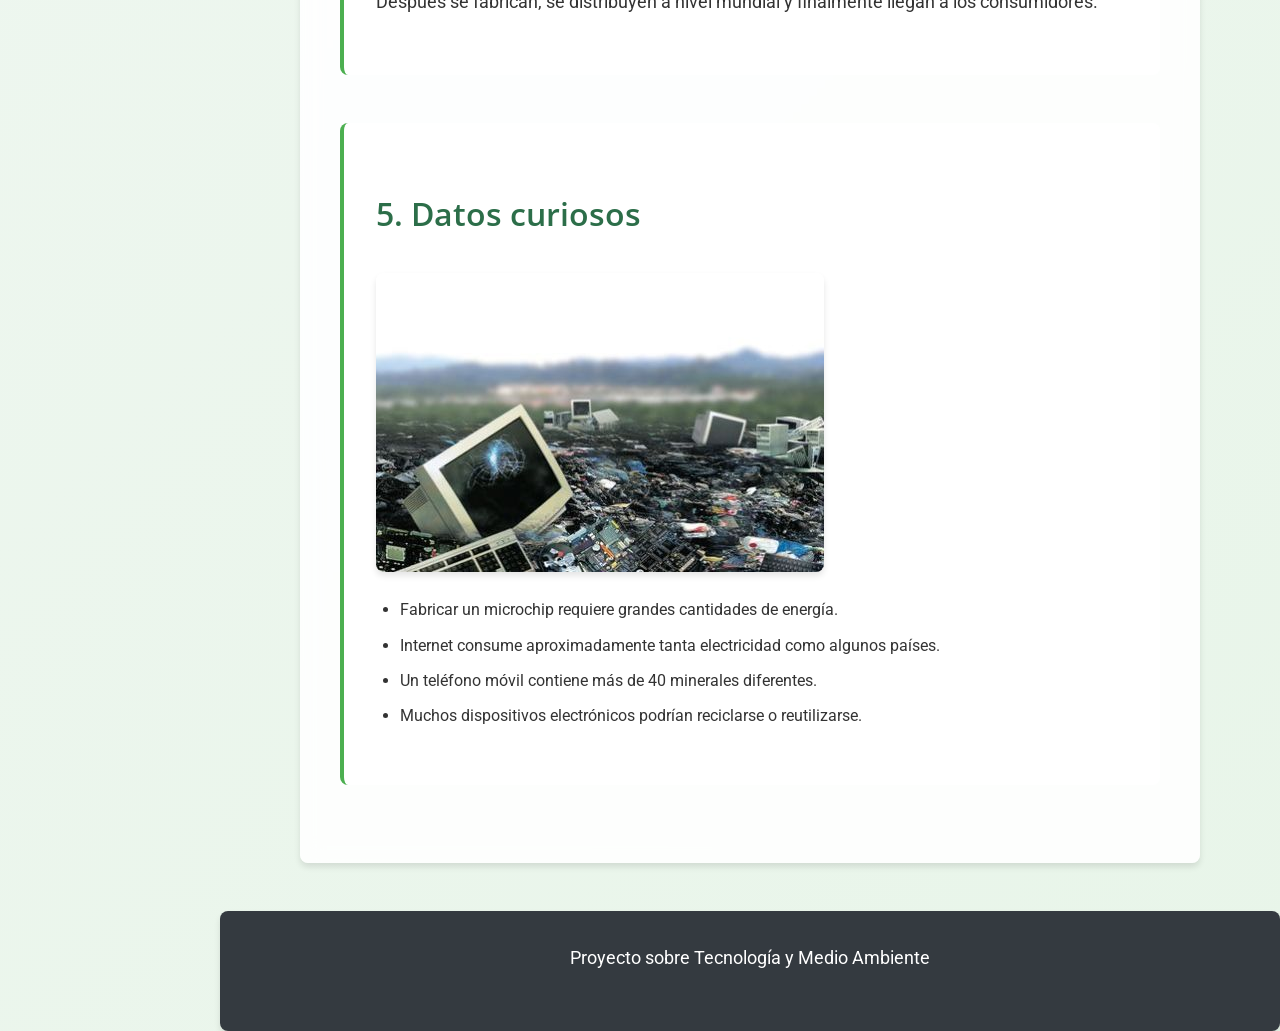
==== commit 377eea43: "Update contaminacion-ambiental.html" ====
--- a/contaminacion-ambiental.html
+++ b/contaminacion-ambiental.html
@@ -17,6 +17,7 @@
             <li><a href="residuos-informaticos.html">🗑️Residuos Informáticos</a></li>
             <li><a href="obsolescencia-programada.html">💾 Obsolescencia</a></li>
             <li><a href="informatica-ecologica.html">♻️Informática Ecológica</a></li>
+            <li><a href="referencias.html">📚Referencias</a></li>
         </ul>
     </nav>
 
